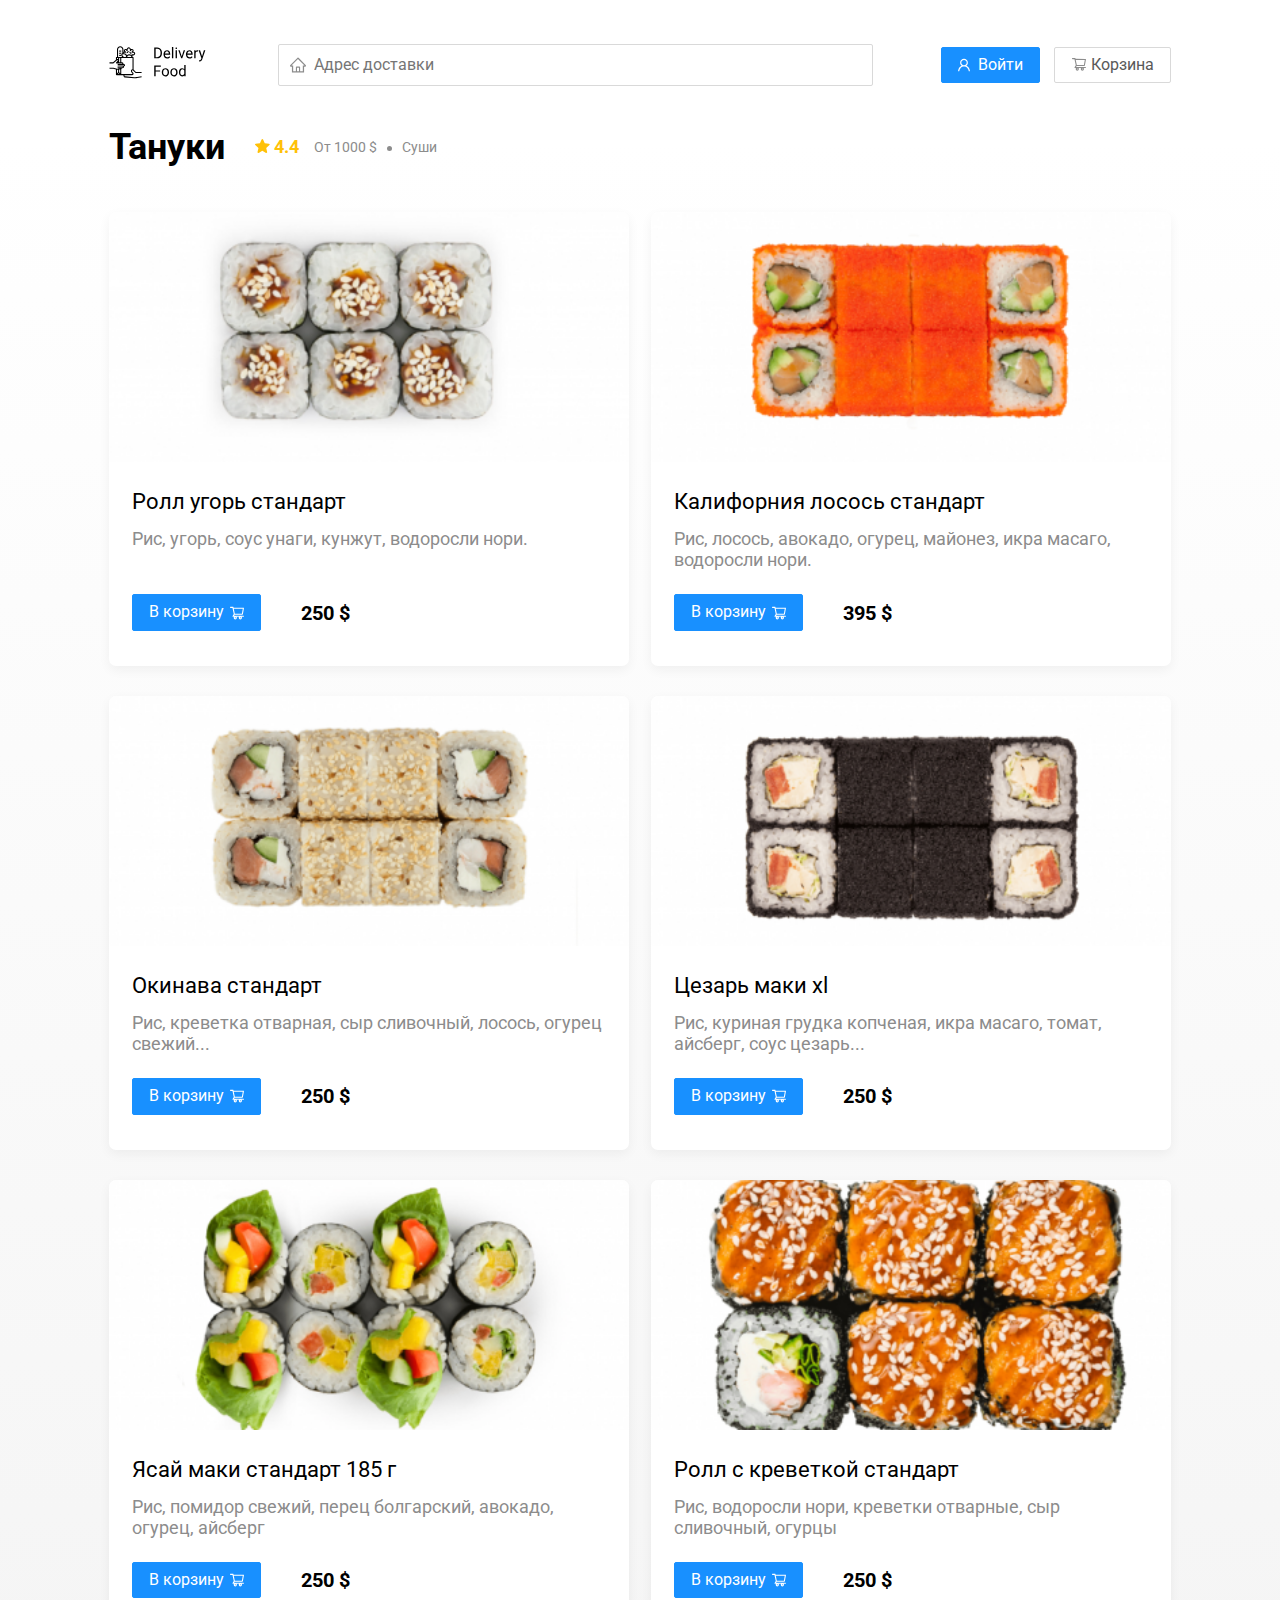
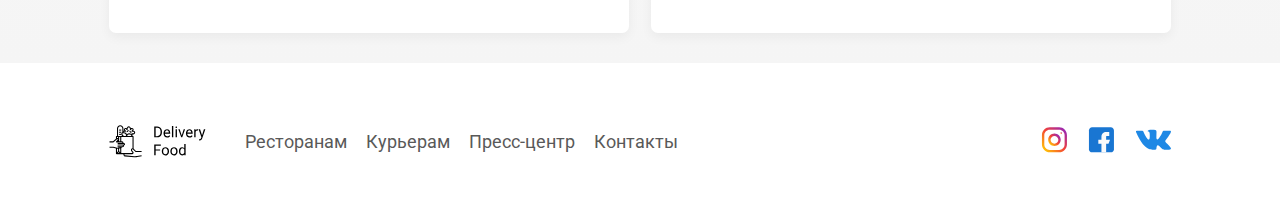
==== restaurant.html @ 0beb315f "pr2-3 footer, adaptive, and restaurant.html added" ====
<!DOCTYPE html>
<html lang="en">
    <head>
        <meta charset="UTF-8">
        <meta name="viewport" content="width=device-width, initial-scale=1, maximum-scale=1, user-scalable=0" />
        <title>Тануки</title>
        <link href="https://fonts.googleapis.com/css2?family=Roboto:wght@400;700&display=swap" rel="stylesheet">
        <link rel='stylesheet' href='style.css'>
        <link rel='stylesheet' href='resources/normalize.css'>
    </head>
    <body>
        <div class="content">
            <header class="header">
                <a href="index.html" class="logo">
                    <img class="logo-image" src="resources/images/logo-full.svg">
                </a>
                <input class="input input-address" placeholder="Адрес доставки">
                <div>
                    <button class="sign-in">
                        Войти
                    </button>
                    <button class="cart">
                        Корзина
                    </button>
                </div>
            </header>

            <main class="main">
                <div class="container">
                    <section class="restaurants">
                        <div class="section-heading">
                            <h2 class="section-title">Тануки</h2>
                            <div class="card-info">
                                <div class="rating">
                                    <img src="resources/images/rating.svg" alt="rating" class="rating-star">
                                    4.4
                                </div>
                                <div class="price">От 1000 $</div>
                                <div class="category">Суши</div>
                            </div>
                        </div>
                        <div class="cards">
                            <div class="card">
                                <img src="resources/images/ролл_угорь_стандарт.png" alt="image" class="card-image">
                                <div class="card-text">
                                    <div class="card-heading">
                                        <h3 class="card-title card-title-reg">Ролл угорь стандарт</h3>
                                    </div>
                                    <div class="card-info">
                                        <div class="ingredients">Рис, угорь, соус унаги, кунжут, водоросли нори.</div>
                                    </div>
                                    <div class="card-buttons">
                                        <button class="sign-in button-to-cart">В корзину</button>
                                        <strong class="card-price-bold">250 $</strong>
                                    </div>
                                </div>
                            </div>

                            <div class="card">
                                <img src="resources/images/калифорния_лосось_стандарт.png" alt="image" class="card-image">
                                <div class="card-text">
                                    <div class="card-heading">
                                        <h3 class="card-title card-title-reg">Калифорния лосось стандарт</h3>
                                    </div>
                                    <div class="card-info">
                                        <div class="ingredients">Рис, лосось, авокадо, огурец, майонез, икра масаго, водоросли нори.</div>
                                    </div>
                                    <div class="card-buttons">
                                        <button class="sign-in button-to-cart">В корзину</button>
                                        <strong class="card-price-bold">395 $</strong>
                                    </div>
                                </div>
                            </div>

                            <div class="card">
                                <img src="resources/images/окинава_стандарт.png" alt="image" class="card-image">
                                <div class="card-text">
                                    <div class="card-heading">
                                        <h3 class="card-title card-title-reg">Окинава стандарт</h3>
                                    </div>
                                    <div class="card-info">
                                        <div class="ingredients">Рис, креветка отварная, сыр сливочный, лосось, огурец свежий...</div>
                                    </div>
                                    <div class="card-buttons">
                                        <button class="sign-in button-to-cart">В корзину</button>
                                        <strong class="card-price-bold">250 $</strong>
                                    </div>
                                </div>
                            </div>

                            <div class="card">
                                <img src="resources/images/цезарь_маки_хl.png" alt="image" class="card-image">
                                <div class="card-text">
                                    <div class="card-heading">
                                        <h3 class="card-title card-title-reg">Цезарь маки хl</h3>
                                    </div>
                                    <div class="card-info">
                                        <div class="ingredients">Рис, куриная грудка копченая, икра масаго, томат, айсберг, соус цезарь...</div>
                                    </div>
                                    <div class="card-buttons">
                                        <button class="sign-in button-to-cart">В корзину</button>
                                        <strong class="card-price-bold">250 $</strong>
                                    </div>
                                </div>
                            </div>

                            <div class="card">
                                <img src="resources/images/ясай_маки_стандарт.png" alt="image" class="card-image">
                                <div class="card-text">
                                    <div class="card-heading">
                                        <h3 class="card-title card-title-reg">Ясай маки стандарт 185 г</h3>
                                    </div>
                                    <div class="card-info">
                                        <div class="ingredients">Рис, помидор свежий, перец болгарский, авокадо, огурец, айсберг</div>
                                    </div>
                                    <div class="card-buttons">
                                        <button class="sign-in button-to-cart">В корзину</button>
                                        <strong class="card-price-bold">250 $</strong>
                                    </div>
                                </div>
                            </div>

                            <div class="card">
                                <img src="resources/images/ролл_с_креветкой_стандарт.png" alt="image" class="card-image">
                                <div class="card-text">
                                    <div class="card-heading">
                                        <h3 class="card-title card-title-reg">Ролл с креветкой стандарт</h3>
                                    </div>
                                    <div class="card-info">
                                        <div class="ingredients">Рис, водоросли нори, креветки отварные, сыр сливочный, огурцы</div>
                                    </div>
                                    <div class="card-buttons">
                                        <button class="sign-in button-to-cart">В корзину</button>
                                        <strong class="card-price-bold">250 $</strong>
                                    </div>
                                </div>
                            </div>
                        </div>
                    </section>
                </div>
            </main>

            <footer class="footer">
                <div class="container">
                    <div class="footer-block">
                        <img src="resources/images/logo-full.svg" alt="logo" class="footer-logo">
                        <nav class="footer-nav">
                            <a href="#" class="footer-link">Ресторанам</a>
                            <a href="#" class="footer-link">Курьерам</a>
                            <a href="#" class="footer-link">Пресс-центр</a>
                            <a href="#" class="footer-link">Контакты</a>
                        </nav>
                        <div class="social-links">
                            <a href="#" class="social-link"><img src="resources/images/instagram.svg" alt=""></a>
                            <a href="#" class="social-link"><img src="resources/images/fb.svg" alt=""></a>
                            <a href="#" class="social-link"><img src="resources/images/vk.svg" alt=""></a>
                        </div>
                    </div>
                </div>
            </footer>
        </div>
    </body>
</html>
---- style.css ----
.content {
    font-family: 'Roboto', sans-serif;
}
.content > * {
    margin: 44px 8.5vw 0;
}
.content > .main {
    margin: 0;
    padding: 0 8.5vw;
}
.header {
    display: flex;
    align-items: center;
    justify-content: space-between;
    margin-bottom: 40px;
}
.input {
    background: #fff;
    border: 1px solid #D9D9D9;
    border-radius: 2px;
    font-size: 16px;
    line-height: 24px;
    padding: 8px;
    background-repeat: no-repeat;
    background-position: left 11px center;
    padding-left: 35px;
}
.input-address {
    flex: 0.8;
    background-image: url(resources/images/home-search-icon.svg);
}
.input-search {
    width: 306px;
    background-image: url(resources/images/search.svg);
    margin-left: auto;
}
.search::placeholder {
    color: #BFBFBF;
}
.sign-in {
    height: 100%;
    padding: 8px 16px;
    padding-left: 36px;
    margin-right: 10px;
    background: #1890FF;
    background-image: url(resources/images/auth-icon.svg);
    background-repeat: no-repeat;
    background-position: center left 16px;
    color: #fff;
    border: 1px solid #1890FF;
    border-radius: 2px;
}
.cart {
    height: 100%;
    padding: 8px 16px;
    padding-left: 36px;
    background: #fff;
    background-image: url(resources/images/cart-icon.svg);
    background-repeat: no-repeat;
    background-position: center left 16px;
    color: #595959;
    border: 1px solid #D9D9D9;
    border-radius: 2px;
}
.button-to-cart {
    padding-left: 16px;
    padding-right: 36px;
    background-image: url(resources/images/cart-icon-white.svg);
    background-repeat: no-repeat;
    background-position: center right 16px;
}
.promo {
    box-shadow: 0px 7px 12px rgba(158, 158, 163, 0.1);
    background: #fff1b8 url(resources/images/promo-image.png) no-repeat top right -250px / 1100px;
    border-radius: 10px;
    padding: 68px 70px;
    margin-bottom: 56px;
}
.promo-title {
    font-style: normal;
    font-weight: bold;
    font-size: 39px;
    line-height: 46px;
    color: #302c34;
}
.promo-text {
    font-style: normal;
    font-weight: normal;
    font-size: 24px;
    line-height: 28px;
    color: #302c34;
    max-width: 538px;
}
.main {
    background: linear-gradient(180deg, rgba(245, 245, 245, 0) 1.04%, #f5f5f5 100%);
}
.section-heading {
    display: flex;
    align-items: center;
    margin-bottom: 44px;
}
.section-title {
    font-style: normal;
    font-weight: bold;
    font-size: 36px;
    line-height: 42px;
    color: #000;
    margin: 0;
    margin-right: 30px;
}
.cards {
    display: flex;
    align-items: flex-start;
    justify-content: space-between;
    flex-wrap: wrap;
}
.card {
    flex-basis: 31%;
    background: #fff;
    box-shadow: 0px 4px 12px rgba(0, 0, 0, 0.05);
    border-radius: 7px;
    overflow: hidden;
    margin-bottom: 30px;
    text-decoration: none;
}
.card:visited {
    color: #000;
}
.card-image {
    width: 100%;
    height: 250px;
    object-fit: cover;
}
.card-text {
    padding-top: 20px;
    padding-bottom: 35px;
    padding-left: 23px;
    padding-right: 23px;
}
.card-heading {
    display: flex;
    align-items: center;
    justify-content: space-between;
}
.card-title {
    margin: 0;
    font-style: normal;
    font-weight: bold;
    font-size: 24px;
    line-height: 32px;
}
.card-title-reg {
    font-weight: 400;
    margin-bottom: 10px;
    font-size: 22px;
}
.ingredients {
    height: 42px;
}
.card-tag {
    font-style: normal;
    font-weight: bold;
    font-size: 12px;
    line-height: 20px;
    color: #fff;
    background: #262626;
    border-radius: 2px;
    padding: 1px 8px;
}
.card-info {
    display: flex;
    align-items: center;
    flex-wrap: wrap;
}
.card-buttons {
    margin-top: 24px;
    display: flex;
    align-items: center;
}
.card-price-bold {
    font-weight: bold;
    font-size: 20px;
    line-height: 32px;
    margin-left: 30px;
}
.rating {
    margin-right: 26px;
    color: #ffc107;
    font-weight: bold;
    font-size: 18px;
    line-height: 32px;
}
.price, .category {
    color: #8c8c8c;
    font-size: 18px;
    line-height: 32px;
}
.price {
    margin-right: 10px;
}
.ingredients {
    color: #8c8c8c;
    font-size: 18px;
    line-height: 21px;
}
.category {
    text-overflow: ellipsis;
    overflow: hidden;
    white-space: nowrap;
    max-width: 150px;
}
.price::after {
    content: "";
    width: 5px;
    height: 5px;
    background-color: #8c8c8c;
    display: inline-block;
    vertical-align: middle;
    border-radius: 50%;
    margin-left: 10px;
}
.footer {
    padding: 60px 0;
    margin-top: 0;
}
.footer-block {
    display: flex;
    align-items: center;
    justify-content: space-between;
}
.footer-nav {
    margin-left: 35px;
    margin-right: auto;
}
.footer-link {
    display: inline-block;
    color: #595959;
    font-style: normal;
    font-weight: normal;
    font-size: 18px;
    line-height: 21px;
    text-decoration: none;
}
.footer-link:not(:last-child) {
    margin-right: 15px;
}
.social-links {
    display: flex;
    align-items: center;
}
.social-link:not(:last-child) {
    margin-right: 21px;
}

@media (max-width: 1374px) {
    .promo {
        background-size: 980px;
        background-position: top -50px right -310px;
    }
    .rating {
        margin-right: 15px;
    }
    .category,.price {
        font-size: 14px;
    }
    .promo {
        padding: 50px;
    }
    .promo-title {
        font-size: 24px;
        line-height: 1.4;
    }
    .promo-text {
        font-size: 18px;
        max-width: 400px;
        margin-top: 0;
    }
    .card {
        flex-basis: 49%;
    }
}
@media (max-width: 992px) {
    .container {
        max-width: 750px;
    }
    .footer-link {
        font-size: 16px;
    }
    .promo {
        background-size: 830px;
        background-position: top -50px right -300px;
        padding: 25px;
    }
    .card-title {
        font-size: 19px;
    }
    .ingredients {
        font-size: 14px;
    }
    .footer-logo {
        order: 0;
    }
    .footer-nav {
        margin-bottom: 20px;
    }
    .footer-link:not(:last-child) {
        margin-right: 7px;
    }
}
@media (max-width: 768px) {
    .container {
        max-width: 560px;
    }
    .header {
        flex-wrap: wrap;
    }
    .input-address {
        min-width: 90%;
        margin-top: 15px;
        order: 5;
        flex: 1;
    }
    .input-search {
        margin-left: 0;
    }
    .promo {
        background-image: none;
        margin-bottom: 30px;
    }
    .input-search {
        width: 100%;
    }
    .card {
        flex-basis: 100%;
    }
    .card-info {
        flex-wrap: wrap;
    }
    .card .rating {
        flex-basis: 100%;
    }
    .footer-nav {
        width: 100px;
        text-align: center;
        margin: auto;
    }
}
@media (max-width: 578px) {
    .promo-title {
        margin-bottom: 10px;
    }
    .section-title {
        font-size: 20px;
    }
    .card {
        flex-basis: 100%;
    }
    .footer {
        padding: 30px 0;
    }
    .footer-nav {
        margin-left: 0;
        margin-right: 0;
        display: flex;
        flex-direction: column;
    }
}
@media (max-width: 480px) {
    .button-text {
        display: none;
    }
    .button-icon {
        margin: 0;
    }
    .button {
        min-height: 40px;
    }
    .promo {
        padding: 20px;
    }
    .footer-block {
        flex-wrap: wrap;
        flex-direction: column;
        align-items: center;
    }
    .footer-logo {
        margin-bottom: 20px;
    }
    .footer-nav {
        margin-bottom: 20px;
        text-align: center;
    }
}
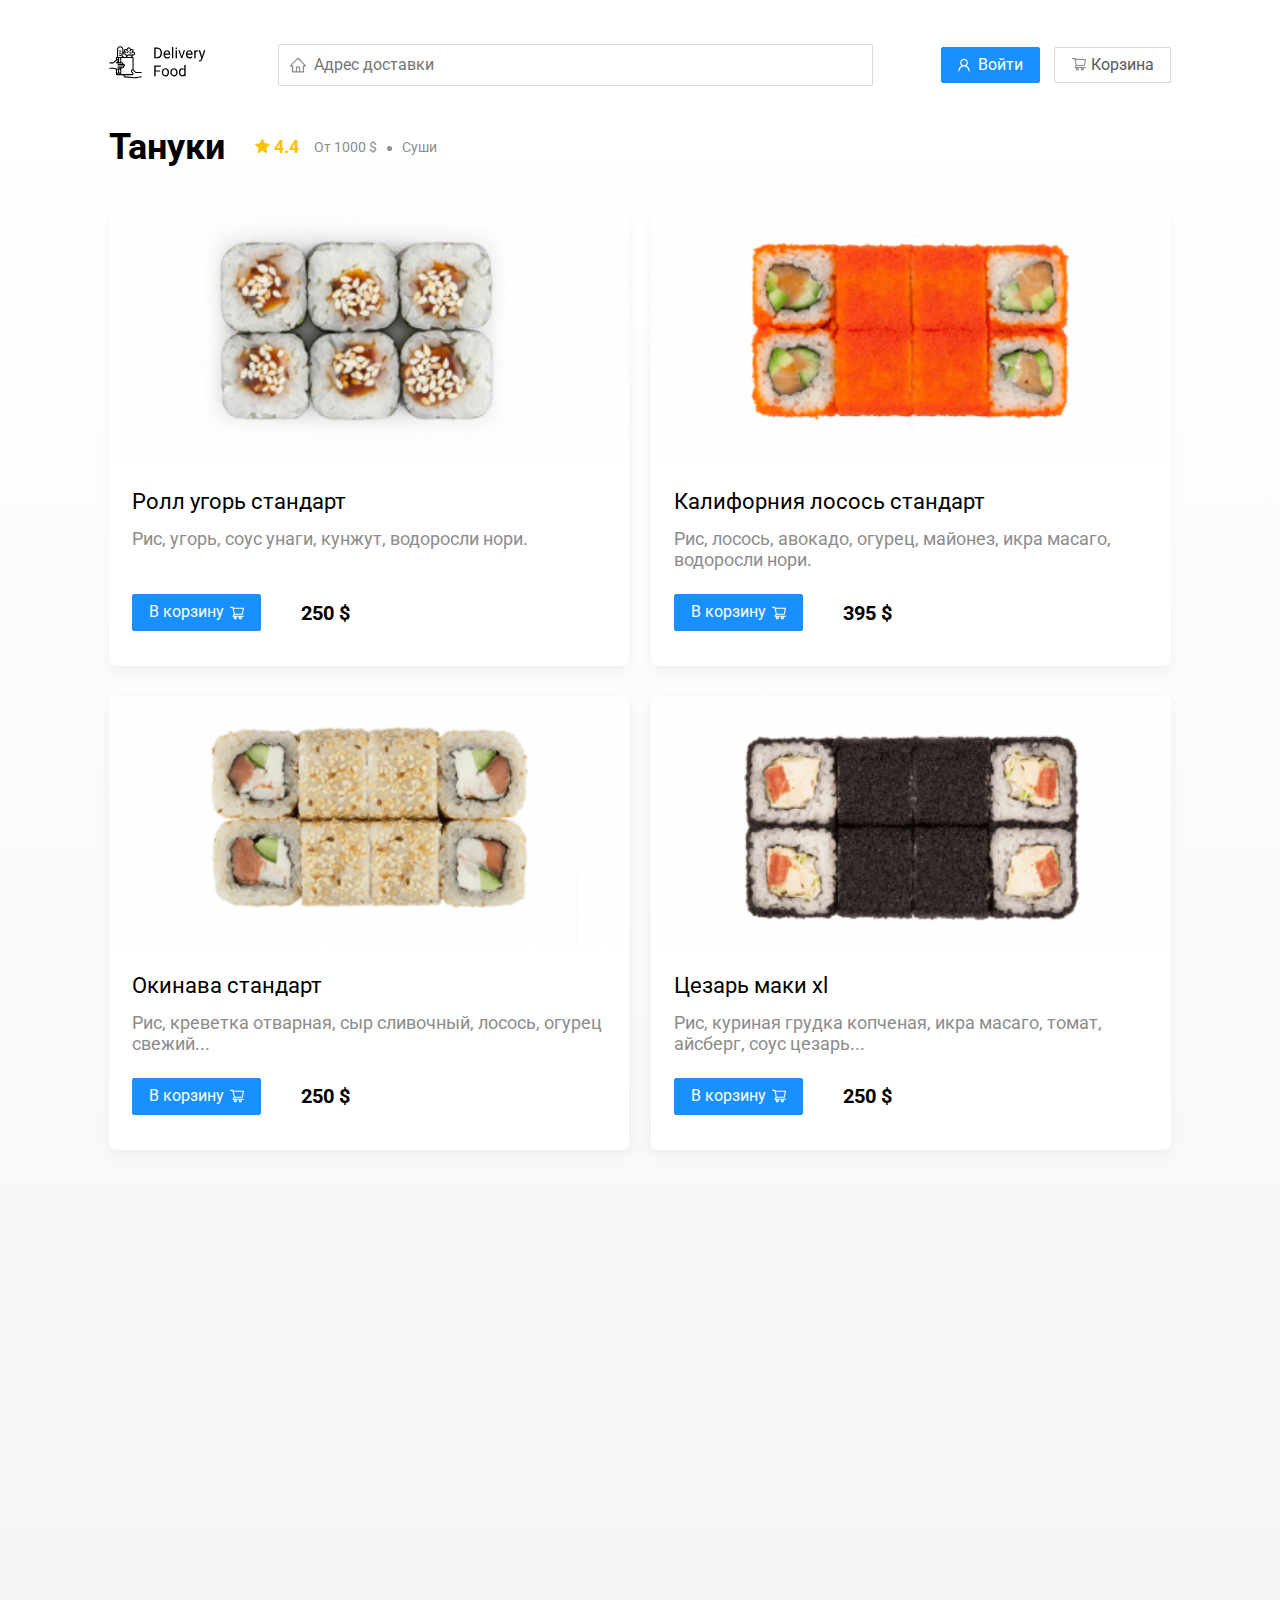
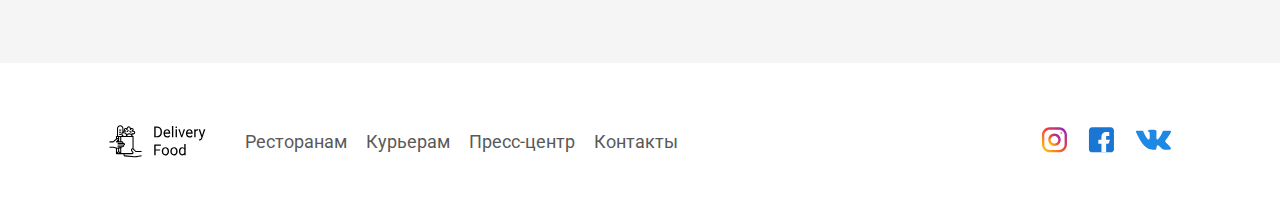
==== commit f3b95f9e: "pr2-4 Animation and cart window added" ====
--- a/restaurant.html
+++ b/restaurant.html
@@ -5,8 +5,9 @@
         <meta name="viewport" content="width=device-width, initial-scale=1, maximum-scale=1, user-scalable=0" />
         <title>Тануки</title>
         <link href="https://fonts.googleapis.com/css2?family=Roboto:wght@400;700&display=swap" rel="stylesheet">
+        <link rel='stylesheet' href='resources/normalize.css'>
+        <link rel='stylesheet' href='animate.min.css'>
         <link rel='stylesheet' href='style.css'>
-        <link rel='stylesheet' href='resources/normalize.css'>
     </head>
     <body>
         <div class="content">
@@ -19,7 +20,7 @@
                     <button class="sign-in">
                         Войти
                     </button>
-                    <button class="cart">
+                    <button class="cart" id="cart-button">
                         Корзина
                     </button>
                 </div>
@@ -40,7 +41,7 @@
                             </div>
                         </div>
                         <div class="cards">
-                            <div class="card">
+                            <div class="card wow animate__animated animate__fadeInUp" data-wow-delay="0.2s">
                                 <img src="resources/images/ролл_угорь_стандарт.png" alt="image" class="card-image">
                                 <div class="card-text">
                                     <div class="card-heading">
@@ -56,7 +57,7 @@
                                 </div>
                             </div>
 
-                            <div class="card">
+                            <div class="card wow animate__animated animate__fadeInUp" data-wow-delay="0.4s">
                                 <img src="resources/images/калифорния_лосось_стандарт.png" alt="image" class="card-image">
                                 <div class="card-text">
                                     <div class="card-heading">
@@ -72,7 +73,7 @@
                                 </div>
                             </div>
 
-                            <div class="card">
+                            <div class="card wow animate__animated animate__fadeInUp" data-wow-delay="0.6s">
                                 <img src="resources/images/окинава_стандарт.png" alt="image" class="card-image">
                                 <div class="card-text">
                                     <div class="card-heading">
@@ -88,7 +89,7 @@
                                 </div>
                             </div>
 
-                            <div class="card">
+                            <div class="card wow animate__animated animate__fadeInUp" data-wow-delay="0.2s">
                                 <img src="resources/images/цезарь_маки_хl.png" alt="image" class="card-image">
                                 <div class="card-text">
                                     <div class="card-heading">
@@ -104,7 +105,7 @@
                                 </div>
                             </div>
 
-                            <div class="card">
+                            <div class="card wow animate__animated animate__fadeInUp" data-wow-delay="0.4s">
                                 <img src="resources/images/ясай_маки_стандарт.png" alt="image" class="card-image">
                                 <div class="card-text">
                                     <div class="card-heading">
@@ -120,7 +121,7 @@
                                 </div>
                             </div>
 
-                            <div class="card">
+                            <div class="card wow animate__animated animate__fadeInUp" data-wow-delay="0.6s">
                                 <img src="resources/images/ролл_с_креветкой_стандарт.png" alt="image" class="card-image">
                                 <div class="card-text">
                                     <div class="card-heading">
@@ -159,5 +160,70 @@
                 </div>
             </footer>
         </div>
+
+        <div class="modal">
+            <div class="modal-dialog">
+                <div class="modal-header">
+                    <h3 class="modal-title">Корзина</h3>
+                    <button class="close">&times;</button>
+                </div>
+                <div class="modal-body">
+                    <div class="food-row">
+                        <span class="food-name">Ролл угорь стандарт</span>
+                        <strong class="food-price">250 $</strong>
+                        <div class="food-counter">
+                            <button class="counter-button">-</button>
+                            <span class="counter">1</span>
+                            <button class="counter-button">+</button>
+                        </div>
+                    </div>
+                    <div class="food-row">
+                        <span class="food-name">Ролл угорь стандарт</span>
+                        <strong class="food-price">250 $</strong>
+                        <div class="food-counter">
+                            <button class="counter-button">-</button>
+                            <span class="counter">1</span>
+                            <button class="counter-button">+</button>
+                        </div>
+                    </div>
+                    <div class="food-row">
+                        <span class="food-name">Ролл угорь стандарт</span>
+                        <strong class="food-price">250 $</strong>
+                        <div class="food-counter">
+                            <button class="counter-button">-</button>
+                            <span class="counter">1</span>
+                            <button class="counter-button">+</button>
+                        </div>
+                    </div>
+                    <div class="food-row">
+                        <span class="food-name">Ролл угорь стандарт</span>
+                        <strong class="food-price">250 $</strong>
+                        <div class="food-counter">
+                            <button class="counter-button">-</button>
+                            <span class="counter">1</span>
+                            <button class="counter-button">+</button>
+                        </div>
+                    </div>
+                    <div class="food-row">
+                        <span class="food-name">Ролл угорь стандарт</span>
+                        <strong class="food-price">250 $</strong>
+                        <div class="food-counter">
+                            <button class="counter-button">-</button>
+                            <span class="counter">1</span>
+                            <button class="counter-button">+</button>
+                        </div>
+                    </div>
+                </div>
+                <div class="modal-footer">
+                    <span class="modal-pricetag">1250 $</span>
+                    <div class="footer-buttons">
+                        <button class="modal-button sign-in">Оформить заказ</button>
+                        <button class="modal-button cart">Отмена</button>
+                    </div>
+                </div>
+            </div>
+        </div>
+        <script src="js/wow.min.js"></script>
+        <script src="js/main.js"></script>
     </body>
 </html>--- a/style.css
+++ b/style.css
@@ -117,6 +117,7 @@
 .card {
     flex-basis: 31%;
     background: #fff;
+    color:#000;
     box-shadow: 0px 4px 12px rgba(0, 0, 0, 0.05);
     border-radius: 7px;
     overflow: hidden;
@@ -251,6 +252,105 @@
 .social-link:not(:last-child) {
     margin-right: 21px;
 }
+.modal {
+    position: fixed;
+    left:0;
+    top:0;
+    width: 100%;
+    height: 100%;
+    background: rgba(0,0,0,0.4);
+    display: none;
+}
+.is-open {
+    display: flex;
+}
+.modal-dialog{
+    max-width: 780px;
+    width: 95%;
+    background: #fff;
+    border-radius: 5px;
+    margin: auto;
+    padding: 40px 45px;
+}
+.modal-header {
+    display: flex;
+    align-items: center;
+    justify-content: space-between;
+    margin-bottom: 45px;
+}
+.modal-title {
+    margin: 0;
+    font-weight: bold;
+    font-size: 36px;
+    line-height: 42px;
+}
+.close {
+    font-size: 36px;
+    border: none;
+    background-color: transparent;
+}
+.modal-body {
+    margin-bottom: 52px;
+}
+.food-row{
+    display: flex;
+    align-items: flex-start;
+    justify-content: space-between;
+    padding-bottom: 8px;
+    border-bottom: 1px solid #d9d9d9;
+    margin-bottom: 15px;
+}
+.food-price{
+    margin-left: auto;
+    margin-right: 47px;
+    font-weight: bold;
+    font-size: 20px;
+    line-height: 32px;
+}
+.food-counter {
+    display: flex;
+    align-items: center;
+}
+.counter-button {
+    display: flex;
+    align-items: center;
+    justify-content: center;
+    width: 39px;
+    height: 32px;
+    background: #fff;
+    border: 1px solid #40a9ff;
+    box-sizing: border-box;
+    border-radius: 2px;
+    font-weight: normal;
+    font-size: 14px;
+    line-height: 22px;
+    color: #40a9ff;
+}
+.counter {
+    font-size: 16px;
+    line-height: 24px;
+    margin-left: 10px;
+    margin-right: 10px;
+}
+.modal-footer {
+    display: flex;
+    align-items: center;
+    justify-content: space-between;
+}
+.modal-button {
+    padding-left: 16px;
+    margin-right: 0;
+    background-image: none;
+}
+.modal-button:not(:first-child) {
+    margin-left: 18px;
+}
+.modal-pricetag {
+    background: #262626;
+    border-radius: 5px;
+    color: #fff;
+    padding: 15px 20px;
+}
 
 @media (max-width: 1374px) {
     .promo {
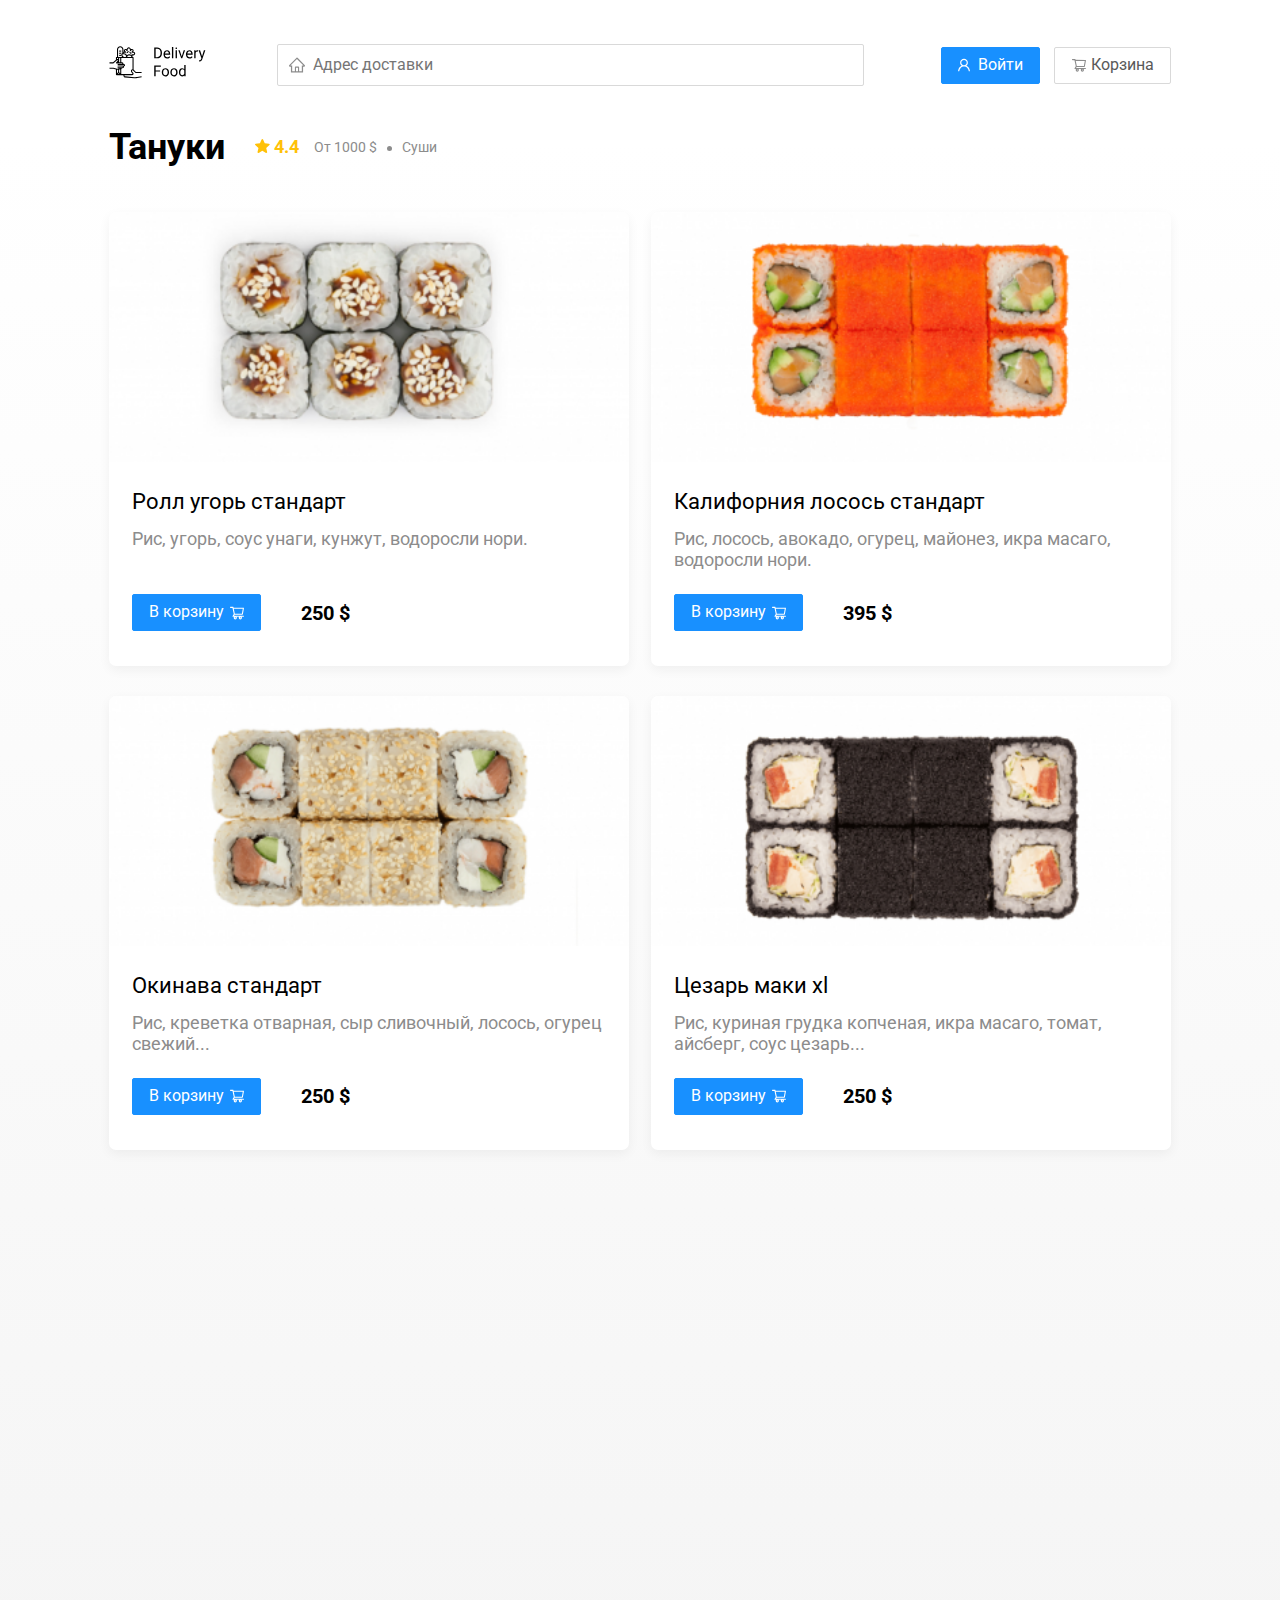
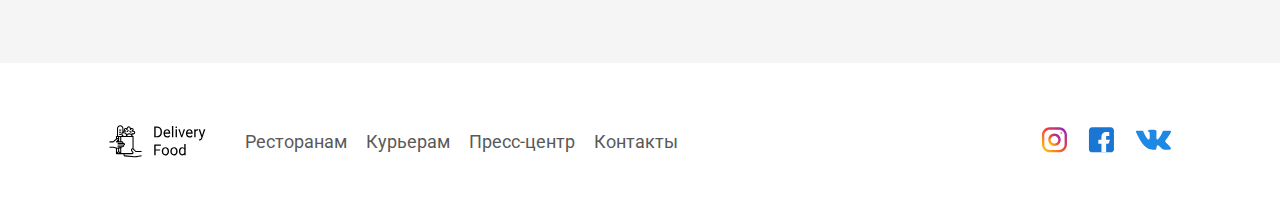
==== commit 20fa6f3e: "Authorization for restaurant.html added" ====
--- a/restaurant.html
+++ b/restaurant.html
@@ -16,12 +16,16 @@
                     <img class="logo-image" src="resources/images/logo-full.svg">
                 </a>
                 <input class="input input-address" placeholder="Адрес доставки">
-                <div>
-                    <button class="sign-in">
+                <div class="buttons">
+                    <span class="user-name promo-title"></span>
+                    <button class="sign-in auth-button">
                         Войти
                     </button>
                     <button class="cart" id="cart-button">
                         Корзина
+                    </button>
+                    <button class="sign-in logout-button">
+                        Выйти
                     </button>
                 </div>
             </header>
@@ -165,7 +169,7 @@
             <div class="modal-dialog">
                 <div class="modal-header">
                     <h3 class="modal-title">Корзина</h3>
-                    <button class="close">&times;</button>
+                    <button class="close close-cart">&times;</button>
                 </div>
                 <div class="modal-body">
                     <div class="food-row">
@@ -221,6 +225,31 @@
                         <button class="modal-button cart">Отмена</button>
                     </div>
                 </div>
+            </div>
+        </div>
+        <div class="modal modal-auth">
+            <div class="modal-dialog">
+                <div class="modal-header">
+                    <h3 class="modal-title">Авторизация</h3>
+                    <button class="close close-auth">&times;</button>
+                </div>
+                <form action="" id="login-form">
+                    <div class="modal-body">
+                        <div class="row">
+                            <label>Логин</label>
+                            <input type="text" id="login-input">
+                        </div>
+                        <div class="row">
+                            <label>Пароль</label>
+                            <input type="password" id="password-input">
+                        </div>
+                    </div>
+                    <div class="modal-footer">
+                        <div class="footer-buttons">
+                            <button class="modal-button sign-in">Войти</button>
+                        </div>
+                    </div>
+                </form>
             </div>
         </div>
         <script src="js/wow.min.js"></script>
--- a/style.css
+++ b/style.css
@@ -1,4 +1,4 @@
-.content {
+.content, .modal {
     font-family: 'Roboto', sans-serif;
 }
 .content > * {
@@ -62,6 +62,11 @@
     border: 1px solid #D9D9D9;
     border-radius: 2px;
 }
+.logout-button {
+    display: none;
+    background-image: none;
+    padding-left: 16px;
+}
 .button-to-cart {
     padding-left: 16px;
     padding-right: 36px;
@@ -351,6 +356,45 @@
     color: #fff;
     padding: 15px 20px;
 }
+.user-name {
+    margin-right: 10px;
+}
+.modal-auth .modal-header {
+    margin-bottom: -20px;
+    padding-top: 20px;
+}
+.modal-auth .close {
+    margin-top: -80px;
+    margin-right: -30px;
+}
+.modal-auth .modal-title {
+    background-color: #fff;
+    margin-top: -20px;
+    margin-left: 15px;
+}
+.modal-auth .modal-body {
+    border: 1px solid #000;
+    border-radius: 2px;
+    text-align: center;
+    padding: 50px;
+    margin-bottom: 20px;
+}
+.modal-auth .modal-dialog{
+    width: auto;
+}
+.modal-auth .row {
+    display: flex;
+    justify-content: space-around;
+}
+.modal-auth input {
+    margin-left: 30px;
+}
+.modal-auth .row:not(:first-child) {
+    margin-top: 30px;
+}
+.modal-auth .modal-footer {
+    justify-content: end;
+}
 
 @media (max-width: 1374px) {
     .promo {
